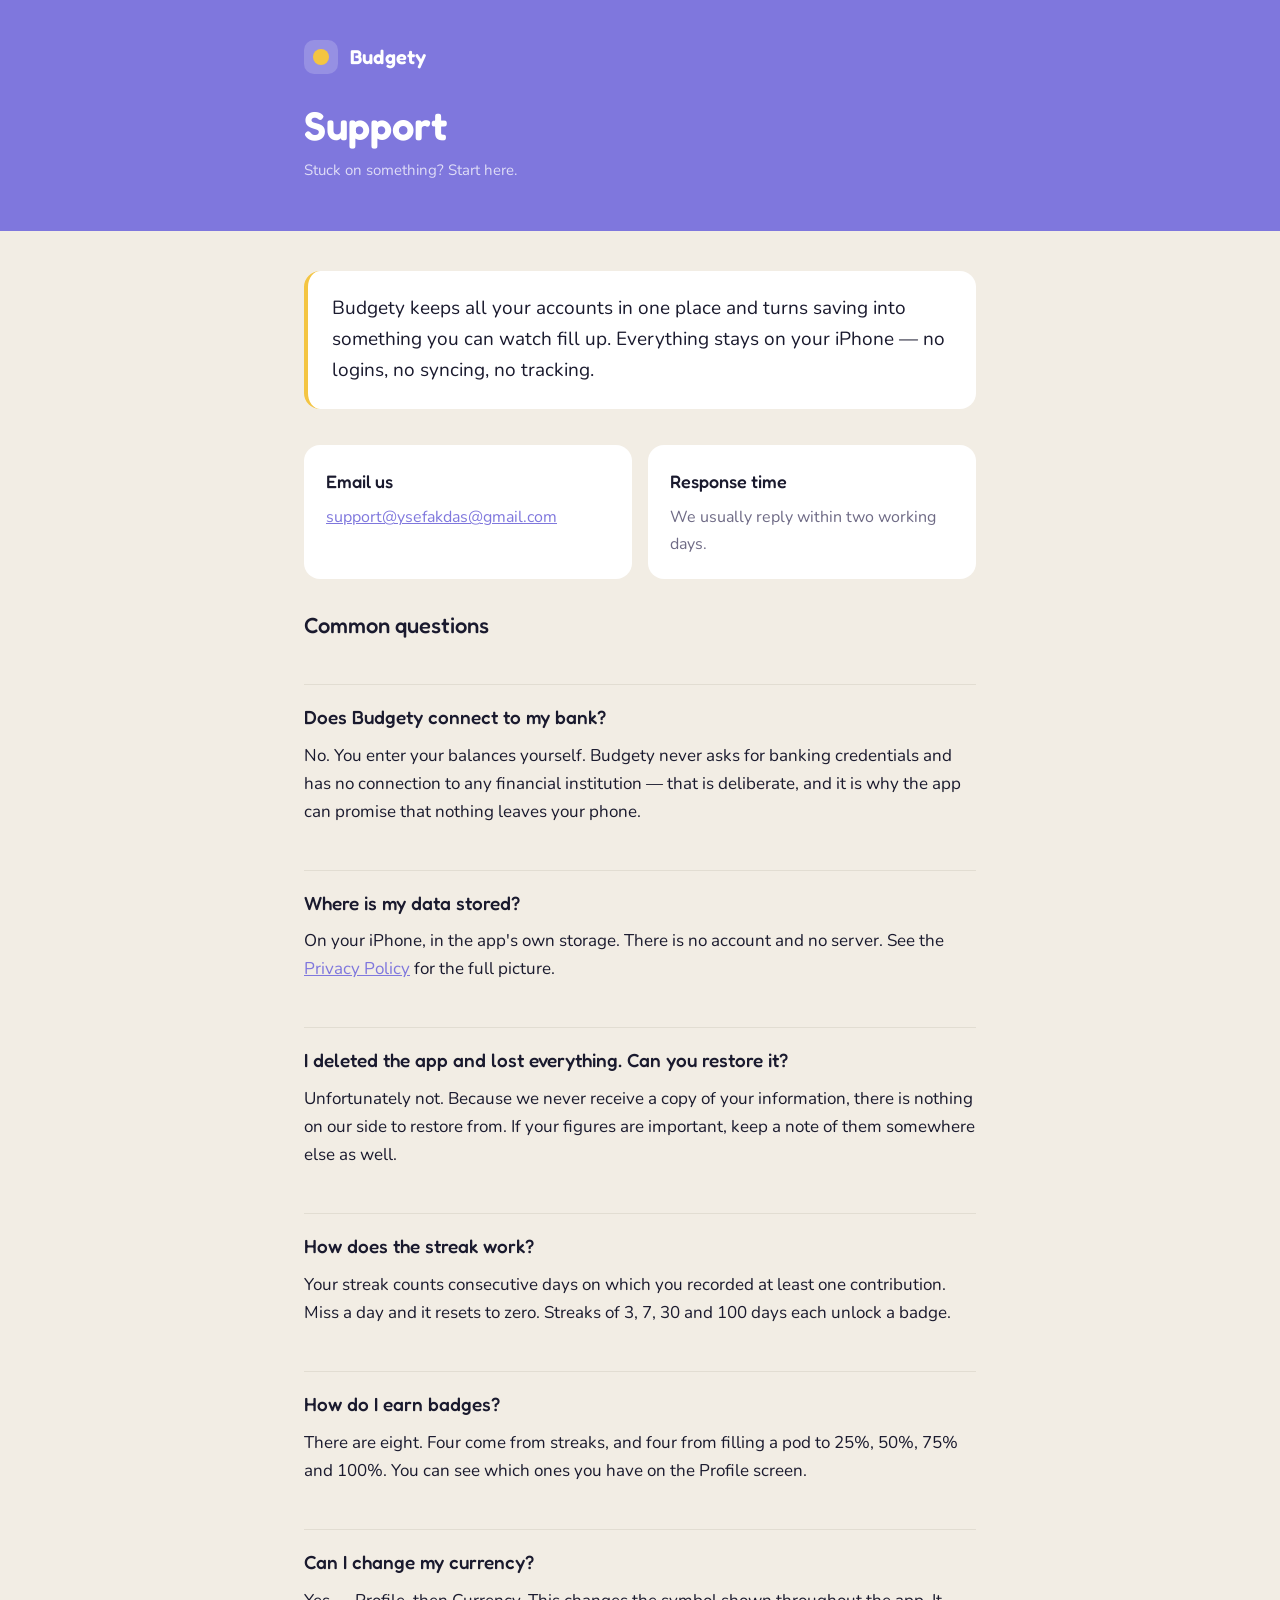
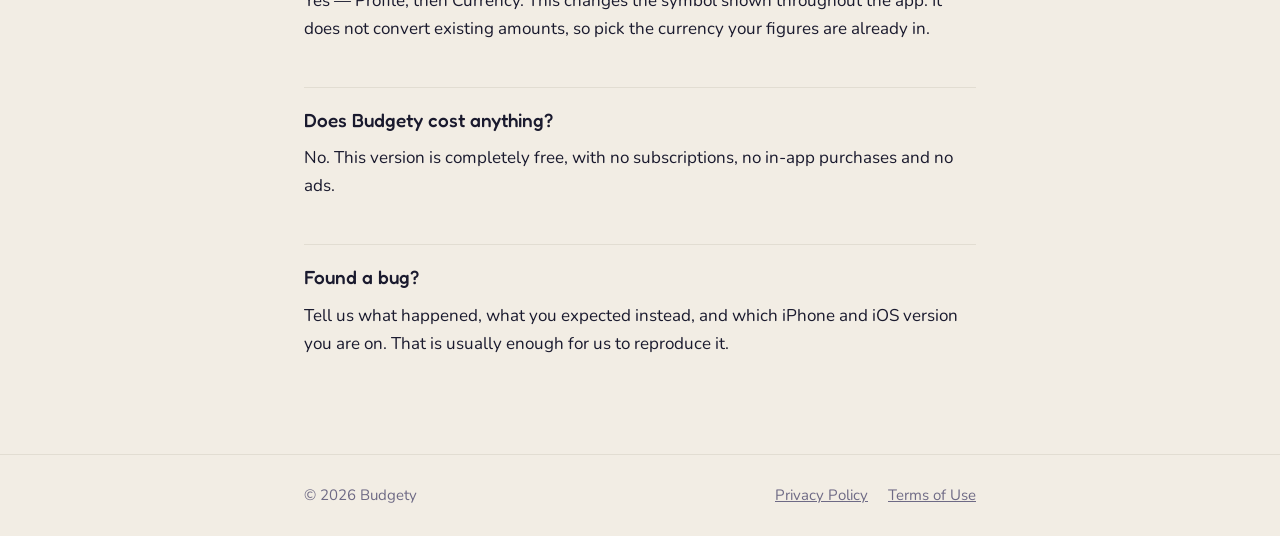
==== index.html @ 2adba8de "Add files via upload" ====
<!DOCTYPE html>
<html lang="en">
<head>
<meta charset="utf-8">
<meta name="viewport" content="width=device-width, initial-scale=1">
<title>Budgety — Support</title>
<meta name="description" content="Help and answers for Budgety, the savings app that keeps everything on your device.">
<link rel="preconnect" href="https://fonts.googleapis.com">
<link rel="preconnect" href="https://fonts.gstatic.com" crossorigin>
<link href="https://fonts.googleapis.com/css2?family=Fredoka:wght@500;600&family=Nunito:wght@400;700&display=swap" rel="stylesheet">
<link rel="stylesheet" href="style.css">
</head>
<body>

<header>
  <div class="wrap">
    <div class="brand">
      <div class="coin"><span></span></div>
      <a href="index.html">Budgety</a>
    </div>
    <h1>Support</h1>
    <p class="updated">Stuck on something? Start here.</p>
  </div>
</header>

<div class="wrap">

  <div class="lead">
    <p>Budgety keeps all your accounts in one place and turns saving into something you can watch fill up. Everything stays on your iPhone — no logins, no syncing, no tracking.</p>
  </div>

  <div class="cards">
    <div class="card">
      <h3>Email us</h3>
      <!-- TODO: replace with your real support email address -->
      <p><a href="mailto:support@ysefakdas@gmail.com">support@ysefakdas@gmail.com</a></p>
    </div>
    <div class="card">
      <h3>Response time</h3>
      <p>We usually reply within two working days.</p>
    </div>
  </div>

  <h2>Common questions</h2>

  <h2 style="font-size:19px;">Does Budgety connect to my bank?</h2>
  <p>No. You enter your balances yourself. Budgety never asks for banking credentials and has no connection to any financial institution — that is deliberate, and it is why the app can promise that nothing leaves your phone.</p>

  <h2 style="font-size:19px;">Where is my data stored?</h2>
  <p>On your iPhone, in the app's own storage. There is no account and no server. See the <a href="privacy.html">Privacy Policy</a> for the full picture.</p>

  <h2 style="font-size:19px;">I deleted the app and lost everything. Can you restore it?</h2>
  <p>Unfortunately not. Because we never receive a copy of your information, there is nothing on our side to restore from. If your figures are important, keep a note of them somewhere else as well.</p>

  <h2 style="font-size:19px;">How does the streak work?</h2>
  <p>Your streak counts consecutive days on which you recorded at least one contribution. Miss a day and it resets to zero. Streaks of 3, 7, 30 and 100 days each unlock a badge.</p>

  <h2 style="font-size:19px;">How do I earn badges?</h2>
  <p>There are eight. Four come from streaks, and four from filling a pod to 25%, 50%, 75% and 100%. You can see which ones you have on the Profile screen.</p>

  <h2 style="font-size:19px;">Can I change my currency?</h2>
  <p>Yes — Profile, then Currency. This changes the symbol shown throughout the app. It does not convert existing amounts, so pick the currency your figures are already in.</p>

  <h2 style="font-size:19px;">Does Budgety cost anything?</h2>
  <p>No. This version is completely free, with no subscriptions, no in-app purchases and no ads.</p>

  <h2 style="font-size:19px;">Found a bug?</h2>
  <p>Tell us what happened, what you expected instead, and which iPhone and iOS version you are on. That is usually enough for us to reproduce it.</p>

</div>

<footer>
  <div class="wrap">
    <span>© 2026 Budgety</span>
    <span class="spacer"></span>
    <a href="privacy.html">Privacy Policy</a>
    <a href="terms.html">Terms of Use</a>
  </div>
</footer>

</body>
</html>
---- style.css ----
/* Budgety — shared styles for privacy, terms and support pages */

:root {
  --purple: #7F77DD;
  --purple-light: #EEEDFE;
  --cream: #F2EDE4;
  --dark: #1A1A2E;
  --gray: #6E6A85;
  --gold: #F4C542;
  --card: #FFFFFF;
  --line: #E2DDD2;
}

* { box-sizing: border-box; }

html { -webkit-text-size-adjust: 100%; }

body {
  margin: 0;
  background: var(--cream);
  color: var(--dark);
  font-family: 'Nunito', -apple-system, BlinkMacSystemFont, 'Segoe UI', sans-serif;
  font-size: 17px;
  line-height: 1.65;
}

.wrap {
  max-width: 720px;
  margin: 0 auto;
  padding: 0 24px 80px;
}

/* ── Masthead ─────────────────────────────────────────────── */
header {
  background: var(--purple);
  color: #fff;
  padding: 40px 0 48px;
  margin-bottom: 40px;
}

header .wrap { padding-bottom: 0; }

.brand {
  display: flex;
  align-items: center;
  gap: 12px;
  margin-bottom: 28px;
}

.coin {
  width: 34px;
  height: 34px;
  border-radius: 10px;
  background: rgba(255, 255, 255, 0.18);
  display: flex;
  align-items: center;
  justify-content: center;
}

.coin span {
  width: 16px;
  height: 16px;
  border-radius: 50%;
  background: var(--gold);
  display: block;
}

.brand a {
  font-family: 'Fredoka', sans-serif;
  font-weight: 600;
  font-size: 20px;
  color: #fff;
  text-decoration: none;
  letter-spacing: 0.2px;
}

header h1 {
  font-family: 'Fredoka', sans-serif;
  font-weight: 600;
  font-size: 40px;
  line-height: 1.15;
  margin: 0 0 10px;
}

header .updated {
  margin: 0;
  font-size: 15px;
  color: rgba(255, 255, 255, 0.75);
}

/* ── Body copy ────────────────────────────────────────────── */
h2 {
  font-family: 'Fredoka', sans-serif;
  font-weight: 500;
  font-size: 22px;
  line-height: 1.3;
  margin: 44px 0 12px;
  padding-top: 20px;
  border-top: 1px solid var(--line);
}

h2:first-of-type { border-top: none; padding-top: 0; margin-top: 0; }

p { margin: 0 0 16px; }

ul { margin: 0 0 16px; padding-left: 22px; }

li { margin-bottom: 8px; }

strong { font-weight: 700; }

a { color: var(--purple); }

.lead {
  font-size: 19px;
  background: var(--card);
  border-radius: 16px;
  padding: 22px 24px;
  margin-bottom: 36px;
  border-left: 4px solid var(--gold);
}

.lead p:last-child { margin-bottom: 0; }

.note {
  background: var(--purple-light);
  border-radius: 12px;
  padding: 16px 20px;
  font-size: 16px;
  margin: 24px 0;
}

.note p:last-child { margin-bottom: 0; }

/* ── Contact block ────────────────────────────────────────── */
.contact {
  background: var(--card);
  border-radius: 16px;
  padding: 24px;
  margin-top: 40px;
}

.contact p:last-child { margin-bottom: 0; }

/* ── Footer ───────────────────────────────────────────────── */
footer {
  border-top: 1px solid var(--line);
  padding: 28px 0;
  font-size: 15px;
  color: var(--gray);
}

footer .wrap {
  padding-bottom: 0;
  display: flex;
  flex-wrap: wrap;
  gap: 8px 20px;
  align-items: center;
}

footer a { color: var(--gray); }

footer .spacer { flex: 1; }

/* ── Support page cards ───────────────────────────────────── */
.cards {
  display: grid;
  grid-template-columns: 1fr 1fr;
  gap: 16px;
  margin: 32px 0;
}

.card {
  background: var(--card);
  border-radius: 16px;
  padding: 22px;
}

.card h3 {
  font-family: 'Fredoka', sans-serif;
  font-weight: 500;
  font-size: 18px;
  margin: 0 0 8px;
}

.card p { font-size: 16px; margin: 0; color: var(--gray); }

@media (max-width: 620px) {
  header h1 { font-size: 31px; }
  .cards { grid-template-columns: 1fr; }
  body { font-size: 16px; }
}

@media (prefers-reduced-motion: reduce) {
  * { animation: none !important; transition: none !important; }
}
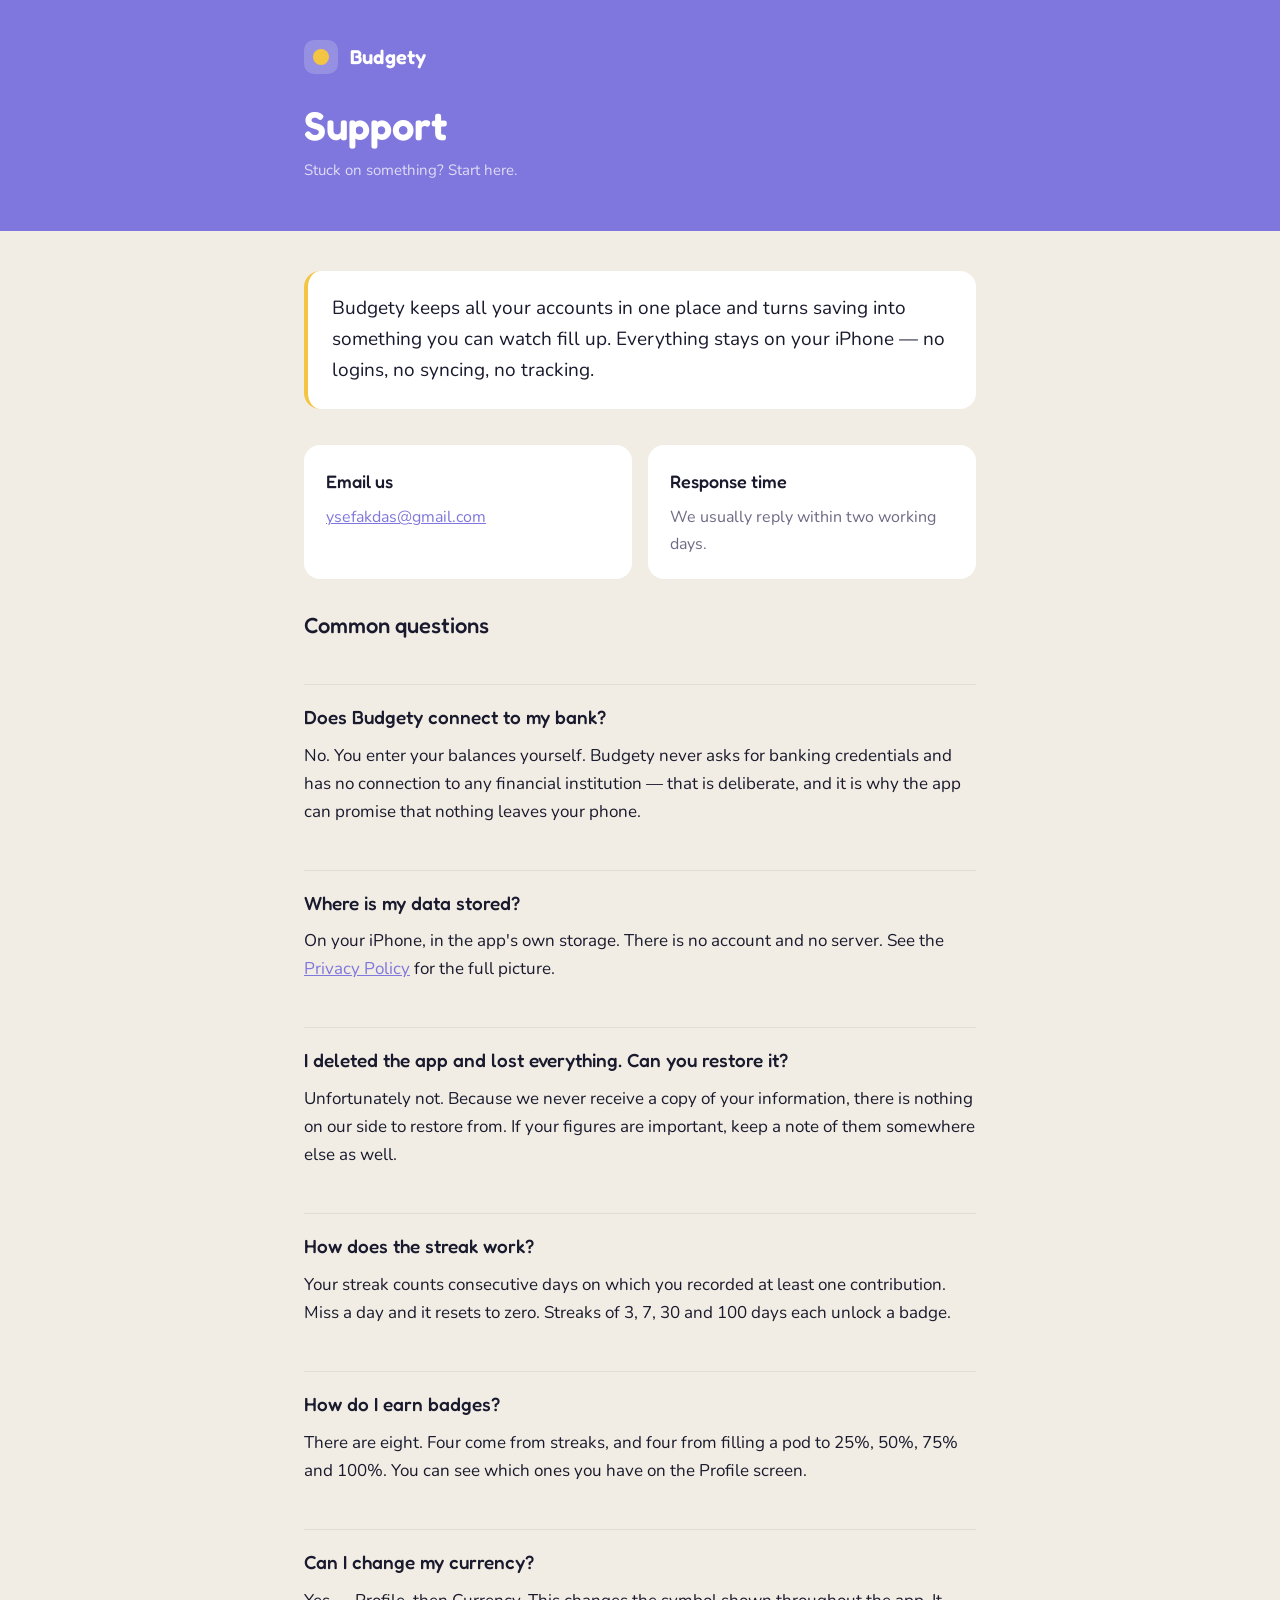
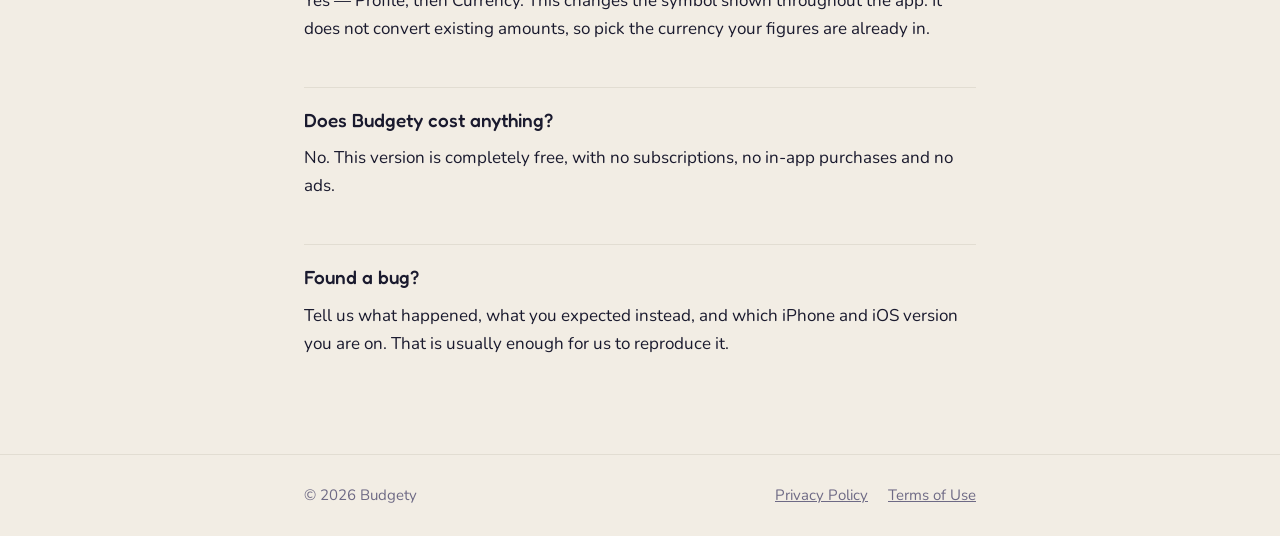
==== commit b5baf22e: "Update index.html" ====
--- a/index.html
+++ b/index.html
@@ -33,7 +33,7 @@
     <div class="card">
       <h3>Email us</h3>
       <!-- TODO: replace with your real support email address -->
-      <p><a href="mailto:support@ysefakdas@gmail.com">support@ysefakdas@gmail.com</a></p>
+      <p><a href="mailto:ysefakdas@gmail.com">ysefakdas@gmail.com</a></p>
     </div>
     <div class="card">
       <h3>Response time</h3>
